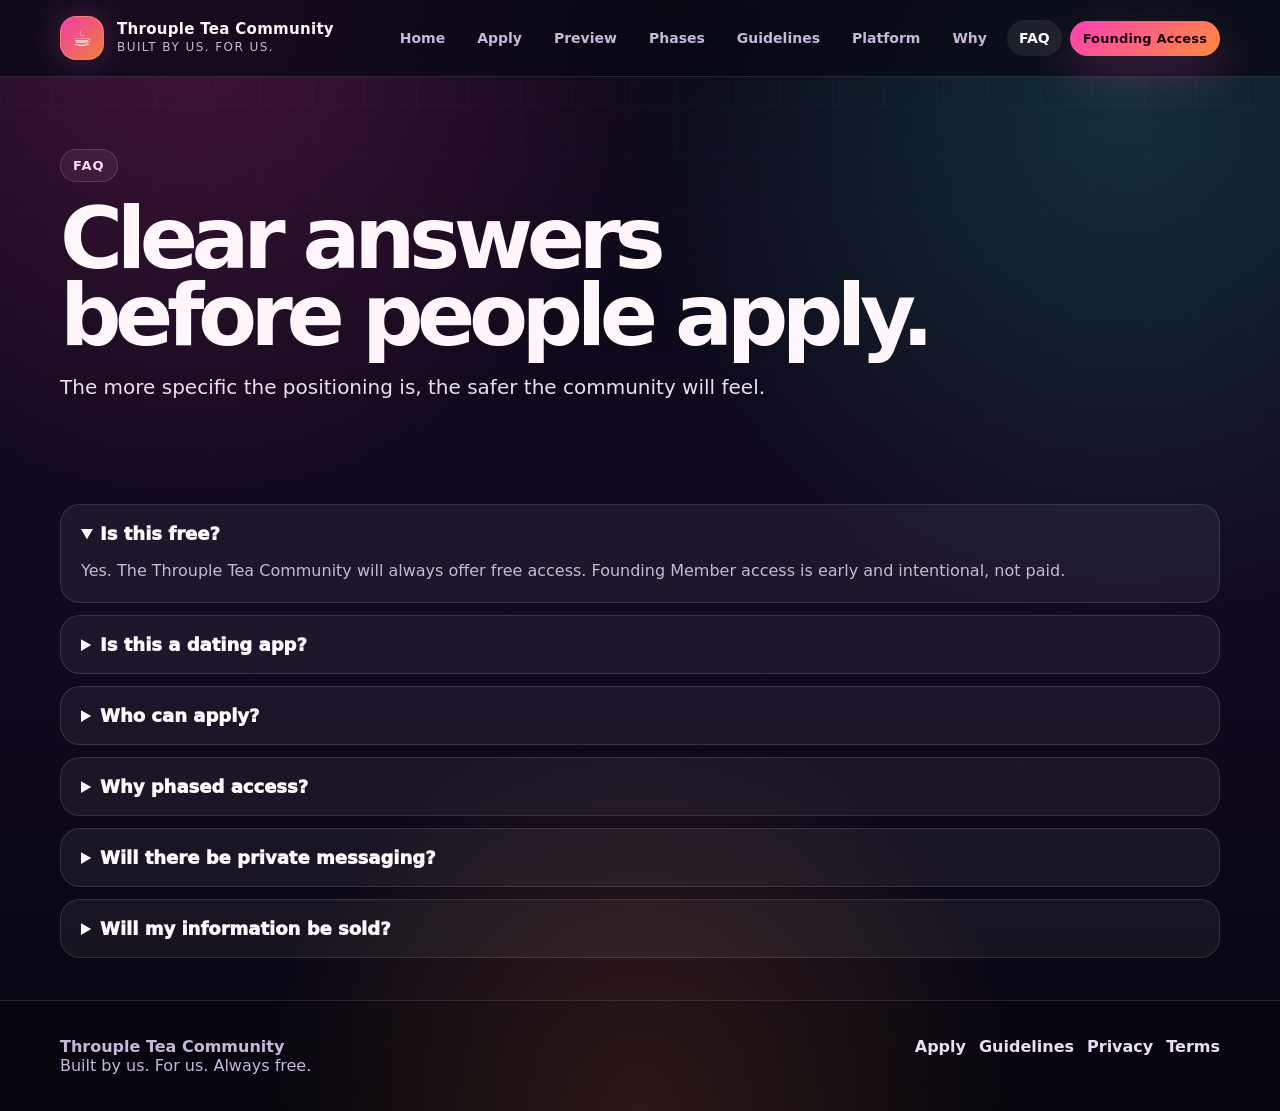
==== faq.html @ bf50205e "Add files via upload" ====
<!DOCTYPE html>
<html lang="en">
<head>
  <meta charset="UTF-8" />
  <meta name="viewport" content="width=device-width, initial-scale=1.0" />
  <title>FAQ | Throuple Tea Community</title>
  <meta name="description" content="A safe, friendship-first community for throuples and triads." />
  <link rel="icon" href="assets/logo.svg" type="image/svg+xml" />
  <link rel="stylesheet" href="assets/style.css" />
</head>
<body>

<a class="skip-link" href="#main">Skip to content</a>
<header class="site-header">
  <div class="container nav">
    <a class="brand" href="index.html" aria-label="Throuple Tea Community home">
      <span class="brand-mark">☕</span>
      <span class="brand-text"><strong>Throuple Tea Community</strong><span>Built by us. For us.</span></span>
    </a>
    <nav class="nav-links" aria-label="Main navigation">
      <a class="" href="index.html">Home</a>
<a class="" href="join.html">Apply</a>
<a class="" href="locked.html">Preview</a>
<a class="" href="phases.html">Phases</a>
<a class="" href="guidelines.html">Guidelines</a>
<a class="" href="platform.html">Platform</a>
<a class="" href="founder-story.html">Why</a>
<a class="active" href="faq.html">FAQ</a>
      <a class="btn small primary" href="join.html">Founding Access</a>
    </nav>
  </div>
</header>

<main id="main">

<section class="page-hero">
  <div class="container">
    <span class="eyebrow">FAQ</span>
    <h1>Clear answers before people apply.</h1>
    <p>The more specific the positioning is, the safer the community will feel.</p>
  </div>
</section>
<section class="section tight">
  <div class="container faq">
    <details open><summary>Is this free?</summary><p>Yes. The Throuple Tea Community will always offer free access. Founding Member access is early and intentional, not paid.</p></details>
    <details><summary>Is this a dating app?</summary><p>No. This is not a dating app, hookup space, or unicorn-hunting marketplace. It is focused on friendship, support, learning, and real conversations.</p></details>
    <details><summary>Who can apply?</summary><p>Long-term throuples, new throuples, triads, people exploring the possibility, allies, supporters, and thoughtful professionals may apply.</p></details>
    <details><summary>Why phased access?</summary><p>Because the first members set the culture. We would rather grow carefully than open the doors and lose the safety that makes the space valuable.</p></details>
    <details><summary>Will there be private messaging?</summary><p>The future platform may include direct messages, but moderation and safety will guide how features roll out.</p></details>
    <details><summary>Will my information be sold?</summary><p>No. This exists because people need a safer place outside large platforms, not because we want to sell member data.</p></details>
  </div>
</section>

</main>

<footer class="site-footer">
  <div class="container footer-grid">
    <div>
      <strong>Throuple Tea Community</strong><br>
      Built by us. For us. Always free.
    </div>
    <div class="footer-links">
      <a href="join.html">Apply</a>
      <a href="guidelines.html">Guidelines</a>
      <a href="privacy.html">Privacy</a>
      <a href="terms.html">Terms</a>
    </div>
  </div>
</footer>
<script src="assets/app.js"></script>

</body>
</html>
---- assets/style.css ----
:root{
  --bg:#080713;
  --bg2:#12091f;
  --card:#151126;
  --card2:#1c1431;
  --ink:#fff7fb;
  --muted:#c7b8d9;
  --soft:#8f7ca8;
  --pink:#ff3fb4;
  --orange:#ff8a3d;
  --teal:#38e6d8;
  --purple:#8a5cff;
  --line:rgba(255,255,255,.12);
  --glow:0 0 32px rgba(255,63,180,.25), 0 0 64px rgba(56,230,216,.12);
  --shadow:0 28px 80px rgba(0,0,0,.45);
  --max:1160px;
  --radius:28px;
}

*{box-sizing:border-box}
html{scroll-behavior:smooth}
body{
  margin:0;
  color:var(--ink);
  font-family:Inter, ui-sans-serif, system-ui, -apple-system, BlinkMacSystemFont, "Segoe UI", sans-serif;
  background:
    radial-gradient(circle at 15% 0%, rgba(255,63,180,.24), transparent 33%),
    radial-gradient(circle at 88% 10%, rgba(56,230,216,.18), transparent 34%),
    radial-gradient(circle at 50% 100%, rgba(255,138,61,.18), transparent 30%),
    linear-gradient(180deg, var(--bg), var(--bg2) 52%, #070610);
  min-height:100vh;
  overflow-x:hidden;
}

body:before{
  content:"";
  position:fixed;
  inset:0;
  pointer-events:none;
  background-image:
    linear-gradient(rgba(255,255,255,.035) 1px, transparent 1px),
    linear-gradient(90deg, rgba(255,255,255,.035) 1px, transparent 1px);
  background-size:52px 52px;
  mask-image:linear-gradient(to bottom, rgba(0,0,0,.6), transparent 70%);
}

a{color:inherit;text-decoration:none}
img{max-width:100%;display:block}

.container{
  width:min(var(--max), calc(100% - 40px));
  margin:0 auto;
}

.skip-link{
  position:absolute;
  left:-999px;
  top:12px;
  background:#fff;
  color:#111;
  padding:10px 14px;
  border-radius:12px;
  z-index:99;
}
.skip-link:focus{left:12px}

.site-header{
  position:sticky;
  top:0;
  z-index:50;
  backdrop-filter:blur(18px);
  background:rgba(8,7,19,.72);
  border-bottom:1px solid var(--line);
}

.nav{
  height:76px;
  display:flex;
  align-items:center;
  justify-content:space-between;
  gap:22px;
}

.brand{
  display:flex;
  align-items:center;
  gap:13px;
  min-width:max-content;
}

.brand-mark{
  width:44px;
  height:44px;
  border-radius:16px;
  display:grid;
  place-items:center;
  font-size:22px;
  font-weight:900;
  background:
    linear-gradient(135deg, rgba(255,63,180,.95), rgba(255,138,61,.92));
  box-shadow:var(--glow);
  border:1px solid rgba(255,255,255,.18);
}

.brand-text strong{
  display:block;
  font-size:15px;
  line-height:1.05;
  letter-spacing:.02em;
}
.brand-text span{
  display:block;
  margin-top:3px;
  color:var(--muted);
  font-size:12px;
  letter-spacing:.12em;
  text-transform:uppercase;
}

.nav-links{
  display:flex;
  align-items:center;
  gap:8px;
  flex-wrap:wrap;
  justify-content:flex-end;
}
.nav-links a{
  color:var(--muted);
  font-weight:750;
  font-size:14px;
  padding:10px 12px;
  border-radius:999px;
}
.nav-links a:hover,
.nav-links a.active{
  color:#fff;
  background:rgba(255,255,255,.08);
}
.btn{
  display:inline-flex;
  align-items:center;
  justify-content:center;
  gap:9px;
  border:1px solid rgba(255,255,255,.16);
  border-radius:999px;
  padding:13px 18px;
  font-weight:900;
  letter-spacing:.01em;
  color:#fff;
  background:rgba(255,255,255,.07);
  box-shadow:0 14px 40px rgba(0,0,0,.18);
  transition:.18s transform ease, .18s background ease, .18s border-color ease;
  cursor:pointer;
}
.btn:hover{transform:translateY(-2px);background:rgba(255,255,255,.11);border-color:rgba(255,255,255,.28)}
.btn.primary{
  border:0;
  color:#160513;
  background:linear-gradient(135deg, var(--pink), var(--orange));
  box-shadow:0 18px 45px rgba(255,63,180,.25);
}
.btn.teal{
  border:0;
  color:#041414;
  background:linear-gradient(135deg, var(--teal), #98fff6);
}
.btn.small{padding:10px 13px;font-size:13px}

.hero{
  position:relative;
  padding:84px 0 58px;
}
.hero-grid{
  display:grid;
  grid-template-columns:minmax(0,1.04fr) minmax(340px,.76fr);
  gap:34px;
  align-items:center;
}
.eyebrow{
  display:inline-flex;
  align-items:center;
  gap:8px;
  padding:8px 12px;
  border:1px solid rgba(255,255,255,.14);
  background:rgba(255,255,255,.06);
  border-radius:999px;
  color:#ffd7f0;
  font-weight:900;
  font-size:13px;
  letter-spacing:.08em;
  text-transform:uppercase;
}
h1,h2,h3,p{margin-top:0}
h1{
  margin:18px 0 20px;
  font-size:clamp(46px, 7vw, 86px);
  line-height:.9;
  letter-spacing:-.075em;
}
.gradient-text{
  background:linear-gradient(135deg, #fff, #ffb5e0 35%, #ff8a3d 65%, #38e6d8);
  -webkit-background-clip:text;
  background-clip:text;
  color:transparent;
}
.hero-lede{
  font-size:clamp(18px, 2vw, 23px);
  line-height:1.55;
  color:#eadff2;
  max-width:720px;
}
.hero-actions{display:flex;gap:12px;flex-wrap:wrap;margin:28px 0 0}
.micro-row{
  display:flex;
  gap:12px;
  flex-wrap:wrap;
  margin-top:22px;
  color:var(--muted);
  font-weight:750;
  font-size:14px;
}
.micro-row span{
  display:inline-flex;
  align-items:center;
  gap:7px;
}

.launch-card{
  position:relative;
  border:1px solid rgba(255,255,255,.14);
  background:
    linear-gradient(180deg, rgba(255,255,255,.09), rgba(255,255,255,.04)),
    radial-gradient(circle at 20% 10%, rgba(255,63,180,.18), transparent 44%),
    var(--card);
  border-radius:var(--radius);
  padding:26px;
  box-shadow:var(--shadow);
  overflow:hidden;
}
.launch-card:after{
  content:"";
  position:absolute;
  inset:-1px;
  pointer-events:none;
  border-radius:inherit;
  background:linear-gradient(135deg, rgba(255,63,180,.42), transparent 38%, rgba(56,230,216,.35));
  mask:linear-gradient(#000 0 0) content-box, linear-gradient(#000 0 0);
  mask-composite:exclude;
  padding:1px;
}
.launch-top{
  display:flex;
  justify-content:space-between;
  align-items:center;
  gap:12px;
  margin-bottom:20px;
}
.badge{
  display:inline-flex;
  align-items:center;
  border:1px solid rgba(255,255,255,.14);
  border-radius:999px;
  padding:7px 10px;
  color:#fff;
  background:rgba(0,0,0,.18);
  font-size:12px;
  font-weight:900;
  letter-spacing:.08em;
  text-transform:uppercase;
}
.counter{
  display:grid;
  gap:8px;
  margin:10px 0 20px;
}
.counter strong{
  font-size:46px;
  line-height:1;
  letter-spacing:-.055em;
}
.counter span{color:var(--muted);font-weight:750}
.progress{
  height:14px;
  border-radius:999px;
  background:rgba(255,255,255,.11);
  border:1px solid rgba(255,255,255,.1);
  overflow:hidden;
}
.progress i{
  display:block;
  height:100%;
  width:24%;
  background:linear-gradient(90deg, var(--pink), var(--orange), var(--teal));
  border-radius:999px;
  box-shadow:0 0 25px rgba(255,63,180,.45);
}
.countdown{
  display:grid;
  grid-template-columns:repeat(4,1fr);
  gap:10px;
  margin:22px 0;
}
.timebox{
  border:1px solid rgba(255,255,255,.12);
  border-radius:18px;
  padding:14px 10px;
  text-align:center;
  background:rgba(0,0,0,.18);
}
.timebox b{
  display:block;
  font-size:28px;
  letter-spacing:-.05em;
}
.timebox small{
  color:var(--soft);
  font-weight:850;
  text-transform:uppercase;
  letter-spacing:.1em;
  font-size:10px;
}
.note{
  color:var(--muted);
  line-height:1.55;
  font-size:14px;
}
.section{
  padding:64px 0;
}
.section.tight{padding:42px 0}
.section-head{
  display:flex;
  justify-content:space-between;
  align-items:end;
  gap:24px;
  margin-bottom:24px;
}
.section-head h2{
  font-size:clamp(31px, 4vw, 54px);
  line-height:.98;
  letter-spacing:-.055em;
  margin:0;
}
.section-head p{
  color:var(--muted);
  line-height:1.55;
  max-width:570px;
  margin:0;
}
.grid-3{
  display:grid;
  grid-template-columns:repeat(3,1fr);
  gap:18px;
}
.grid-2{
  display:grid;
  grid-template-columns:repeat(2,1fr);
  gap:18px;
}
.card{
  border:1px solid rgba(255,255,255,.12);
  border-radius:24px;
  padding:24px;
  background:
    linear-gradient(180deg, rgba(255,255,255,.075), rgba(255,255,255,.035)),
    rgba(21,17,38,.78);
  box-shadow:0 18px 50px rgba(0,0,0,.18);
}
.card h3{
  font-size:21px;
  letter-spacing:-.025em;
  margin-bottom:9px;
}
.card p,
.card li{
  color:var(--muted);
  line-height:1.6;
}
.icon{
  width:44px;height:44px;
  display:grid;place-items:center;
  border-radius:16px;
  margin-bottom:16px;
  background:linear-gradient(135deg, rgba(255,63,180,.22), rgba(56,230,216,.16));
  border:1px solid rgba(255,255,255,.12);
}
.statement{
  border:1px solid rgba(255,255,255,.14);
  border-radius:32px;
  padding:38px;
  background:
    radial-gradient(circle at 18% 0%, rgba(255,63,180,.20), transparent 42%),
    radial-gradient(circle at 100% 80%, rgba(56,230,216,.18), transparent 38%),
    rgba(255,255,255,.055);
  box-shadow:var(--shadow);
}
.statement h2{
  font-size:clamp(34px,5vw,62px);
  line-height:.96;
  letter-spacing:-.06em;
  margin-bottom:16px;
}
.statement p{
  color:#eadff2;
  line-height:1.65;
  font-size:18px;
  max-width:880px;
}
.pill-list{
  display:flex;
  gap:10px;
  flex-wrap:wrap;
  margin-top:22px;
}
.pill{
  padding:10px 13px;
  border-radius:999px;
  background:rgba(255,255,255,.07);
  border:1px solid rgba(255,255,255,.13);
  color:#eadff2;
  font-weight:800;
  font-size:14px;
}
.phase-list{
  display:grid;
  gap:14px;
}
.phase{
  display:grid;
  grid-template-columns:92px 1fr auto;
  gap:18px;
  align-items:center;
  padding:18px;
  border:1px solid rgba(255,255,255,.12);
  border-radius:22px;
  background:rgba(255,255,255,.05);
}
.phase-num{
  font-weight:1000;
  letter-spacing:.1em;
  color:#ffd4ee;
}
.phase h3{margin:0 0 4px;font-size:19px}
.phase p{margin:0;color:var(--muted);line-height:1.5}
.status{
  padding:8px 10px;
  border-radius:999px;
  font-size:12px;
  font-weight:1000;
  color:#120514;
  background:linear-gradient(135deg, var(--pink), var(--orange));
}
.locked-grid{
  display:grid;
  grid-template-columns:repeat(4,1fr);
  gap:14px;
}
.locked-room{
  min-height:154px;
  border:1px solid rgba(255,255,255,.12);
  border-radius:22px;
  padding:18px;
  background:
    linear-gradient(180deg, rgba(255,255,255,.07), rgba(255,255,255,.035)),
    rgba(0,0,0,.16);
}
.locked-room b{display:block;font-size:30px;margin-bottom:20px}
.locked-room h3{font-size:17px;margin-bottom:7px}
.locked-room p{font-size:13px;color:var(--muted);line-height:1.45;margin:0}

.page-hero{
  padding:72px 0 38px;
}
.page-hero h1{
  max-width:900px;
  margin-bottom:16px;
}
.page-hero p{
  max-width:760px;
  color:#eadff2;
  line-height:1.65;
  font-size:20px;
}

.form-card{
  border:1px solid rgba(255,255,255,.14);
  border-radius:30px;
  padding:30px;
  background:rgba(255,255,255,.065);
  box-shadow:var(--shadow);
}
.form-grid{
  display:grid;
  grid-template-columns:1fr 1fr;
  gap:16px;
}
label{
  display:grid;
  gap:8px;
  color:#f4e8f7;
  font-weight:850;
}
input,select,textarea{
  width:100%;
  border:1px solid rgba(255,255,255,.16);
  border-radius:16px;
  padding:14px 15px;
  background:rgba(0,0,0,.24);
  color:#fff;
  font:inherit;
  outline:none;
}
textarea{min-height:138px;resize:vertical}
.full{grid-column:1/-1}
.helper{color:var(--muted);font-size:13px;line-height:1.45}

.faq{
  display:grid;
  gap:12px;
}
details{
  border:1px solid rgba(255,255,255,.12);
  border-radius:20px;
  background:rgba(255,255,255,.055);
  padding:18px 20px;
}
summary{
  cursor:pointer;
  font-weight:950;
  font-size:18px;
}
details p{
  color:var(--muted);
  line-height:1.65;
  margin:14px 0 0;
}

.site-footer{
  border-top:1px solid var(--line);
  padding:36px 0;
  color:var(--muted);
  background:rgba(0,0,0,.18);
}
.footer-grid{
  display:flex;
  justify-content:space-between;
  gap:24px;
  flex-wrap:wrap;
}
.footer-links{
  display:flex;
  gap:13px;
  flex-wrap:wrap;
}
.footer-links a{font-weight:850;color:#eadff2}

@media (max-width:900px){
  .nav{height:auto;padding:14px 0;align-items:flex-start}
  .nav-links{gap:4px}
  .hero-grid,.grid-3,.grid-2{grid-template-columns:1fr}
  .hero{padding-top:48px}
  .section-head{display:block}
  .section-head p{margin-top:12px}
  .locked-grid{grid-template-columns:repeat(2,1fr)}
  .phase{grid-template-columns:1fr}
  .status{width:max-content}
}
@media (max-width:640px){
  .container{width:min(100% - 28px, var(--max))}
  .brand-text span{display:none}
  .nav{gap:12px}
  .nav-links{width:100%;justify-content:flex-start}
  .nav-links a{font-size:13px;padding:8px 9px}
  .countdown{grid-template-columns:repeat(2,1fr)}
  .locked-grid{grid-template-columns:1fr}
  .form-grid{grid-template-columns:1fr}
  .statement{padding:26px}
  h1{font-size:46px}
}
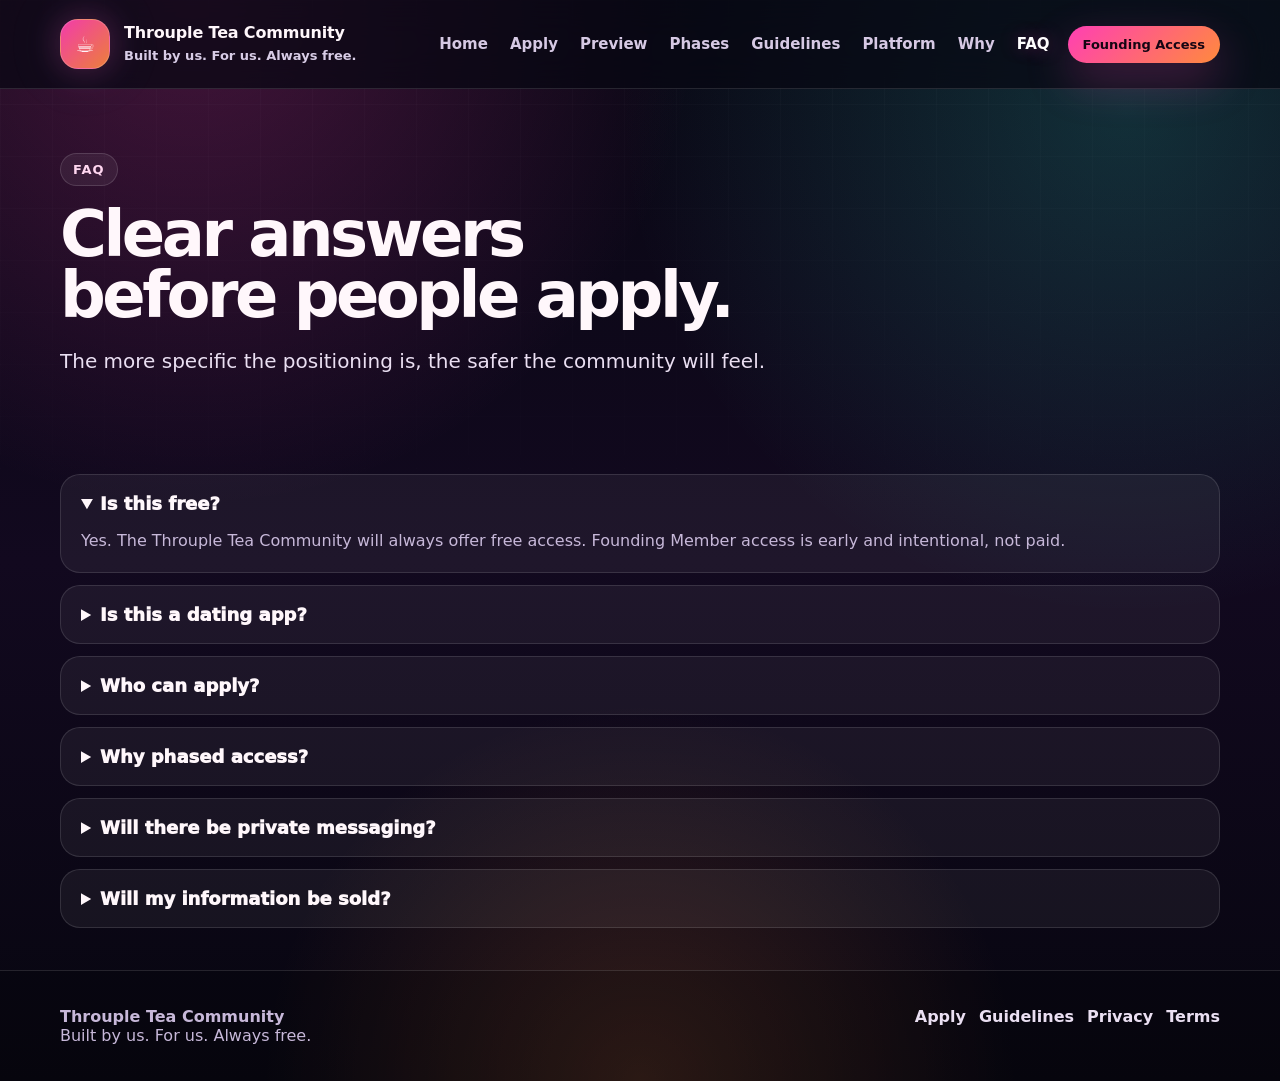
==== commit 7c37a92c: "Add files via upload" ====
--- a/faq.html
+++ b/faq.html
@@ -15,7 +15,7 @@
   <div class="container nav">
     <a class="brand" href="index.html" aria-label="Throuple Tea Community home">
       <span class="brand-mark">☕</span>
-      <span class="brand-text"><strong>Throuple Tea Community</strong><span>Built by us. For us.</span></span>
+      <span class="brand-text"><strong>Throuple Tea Community</strong><span>Built by us. For us. Always free.</span></span>
     </a>
     <nav class="nav-links" aria-label="Main navigation">
       <a class="" href="index.html">Home</a>
--- a/assets/style.css
+++ b/assets/style.css
@@ -74,7 +74,7 @@
 }
 
 .nav{
-  height:76px;
+  min-height:88px;
   display:flex;
   align-items:center;
   justify-content:space-between;
@@ -84,14 +84,14 @@
 .brand{
   display:flex;
   align-items:center;
-  gap:13px;
+  gap:14px;
   min-width:max-content;
 }
 
 .brand-mark{
-  width:44px;
-  height:44px;
-  border-radius:16px;
+  width:50px;
+  height:50px;
+  border-radius:18px;
   display:grid;
   place-items:center;
   font-size:22px;
@@ -104,37 +104,42 @@
 
 .brand-text strong{
   display:block;
-  font-size:15px;
-  line-height:1.05;
-  letter-spacing:.02em;
+  font-size:16px;
+  line-height:1.08;
+  letter-spacing:-.01em;
+  font-weight:900;
 }
 .brand-text span{
   display:block;
-  margin-top:3px;
-  color:var(--muted);
-  font-size:12px;
-  letter-spacing:.12em;
-  text-transform:uppercase;
+  margin-top:6px;
+  color:#d8cce6;
+  font-size:13px;
+  line-height:1.25;
+  letter-spacing:0;
+  text-transform:none;
+  font-weight:650;
 }
 
 .nav-links{
   display:flex;
   align-items:center;
-  gap:8px;
+  gap:14px;
   flex-wrap:wrap;
   justify-content:flex-end;
 }
 .nav-links a{
-  color:var(--muted);
-  font-weight:750;
-  font-size:14px;
-  padding:10px 12px;
+  color:#d6c9e4;
+  font-weight:650;
+  font-size:15px;
+  letter-spacing:0;
+  padding:10px 4px;
   border-radius:999px;
 }
 .nav-links a:hover,
 .nav-links a.active{
   color:#fff;
-  background:rgba(255,255,255,.08);
+  background:transparent;
+  text-shadow:0 0 18px rgba(255,63,180,.35);
 }
 .btn{
   display:inline-flex;
@@ -164,7 +169,7 @@
   color:#041414;
   background:linear-gradient(135deg, var(--teal), #98fff6);
 }
-.btn.small{padding:10px 13px;font-size:13px}
+.btn.small{padding:11px 15px;font-size:13px;font-weight:800}
 
 .hero{
   position:relative;
@@ -193,9 +198,9 @@
 h1,h2,h3,p{margin-top:0}
 h1{
   margin:18px 0 20px;
-  font-size:clamp(46px, 7vw, 86px);
-  line-height:.9;
-  letter-spacing:-.075em;
+  font-size:clamp(40px, 5.8vw, 74px);
+  line-height:.96;
+  letter-spacing:-.055em;
 }
 .gradient-text{
   background:linear-gradient(135deg, #fff, #ffb5e0 35%, #ff8a3d 65%, #38e6d8);
@@ -205,7 +210,7 @@
 }
 .hero-lede{
   font-size:clamp(18px, 2vw, 23px);
-  line-height:1.55;
+  line-height:1.62;
   color:#eadff2;
   max-width:720px;
 }
@@ -336,9 +341,9 @@
   margin-bottom:24px;
 }
 .section-head h2{
-  font-size:clamp(31px, 4vw, 54px);
-  line-height:.98;
-  letter-spacing:-.055em;
+  font-size:clamp(30px, 3.4vw, 46px);
+  line-height:1.03;
+  letter-spacing:-.04em;
   margin:0;
 }
 .section-head p{
@@ -395,9 +400,9 @@
   box-shadow:var(--shadow);
 }
 .statement h2{
-  font-size:clamp(34px,5vw,62px);
-  line-height:.96;
-  letter-spacing:-.06em;
+  font-size:clamp(32px,4.2vw,52px);
+  line-height:1.02;
+  letter-spacing:-.045em;
   margin-bottom:16px;
 }
 .statement p{
@@ -469,11 +474,11 @@
 .locked-room p{font-size:13px;color:var(--muted);line-height:1.45;margin:0}
 
 .page-hero{
-  padding:72px 0 38px;
+  padding:64px 0 34px;
 }
 .page-hero h1{
-  max-width:900px;
-  margin-bottom:16px;
+  max-width:880px;
+  margin-bottom:18px;
 }
 .page-hero p{
   max-width:760px;
@@ -577,3 +582,78 @@
   .statement{padding:26px}
   h1{font-size:46px}
 }
+
+
+/* v2 readability polish */
+.brand{
+  flex:0 0 auto;
+}
+.nav-links{
+  flex:1 1 auto;
+}
+.page-hero h1,
+.hero h1{
+  text-wrap:balance;
+}
+.page-hero p,
+.hero-lede{
+  text-wrap:pretty;
+}
+.hero .container,
+.page-hero .container{
+  overflow:hidden;
+}
+.site-header .btn.primary{
+  white-space:nowrap;
+}
+@media (min-width:1100px){
+  .page-hero h1{
+    font-size:64px;
+  }
+  .hero h1{
+    font-size:72px;
+  }
+}
+@media (max-width:1040px){
+  .nav{
+    align-items:flex-start;
+    padding:16px 0;
+  }
+  .nav-links{
+    gap:10px;
+    justify-content:flex-start;
+  }
+  .nav-links a{
+    font-size:14px;
+  }
+}
+@media (max-width:760px){
+  .brand-mark{
+    width:44px;
+    height:44px;
+    border-radius:16px;
+  }
+  .brand-text strong{
+    font-size:15px;
+  }
+  .brand-text span{
+    display:block;
+    font-size:12px;
+  }
+  .nav-links{
+    width:100%;
+    overflow-x:auto;
+    flex-wrap:nowrap;
+    padding-bottom:4px;
+    scrollbar-width:none;
+  }
+  .nav-links::-webkit-scrollbar{
+    display:none;
+  }
+  .nav-links a{
+    flex:0 0 auto;
+  }
+  .nav-links .btn{
+    flex:0 0 auto;
+  }
+}
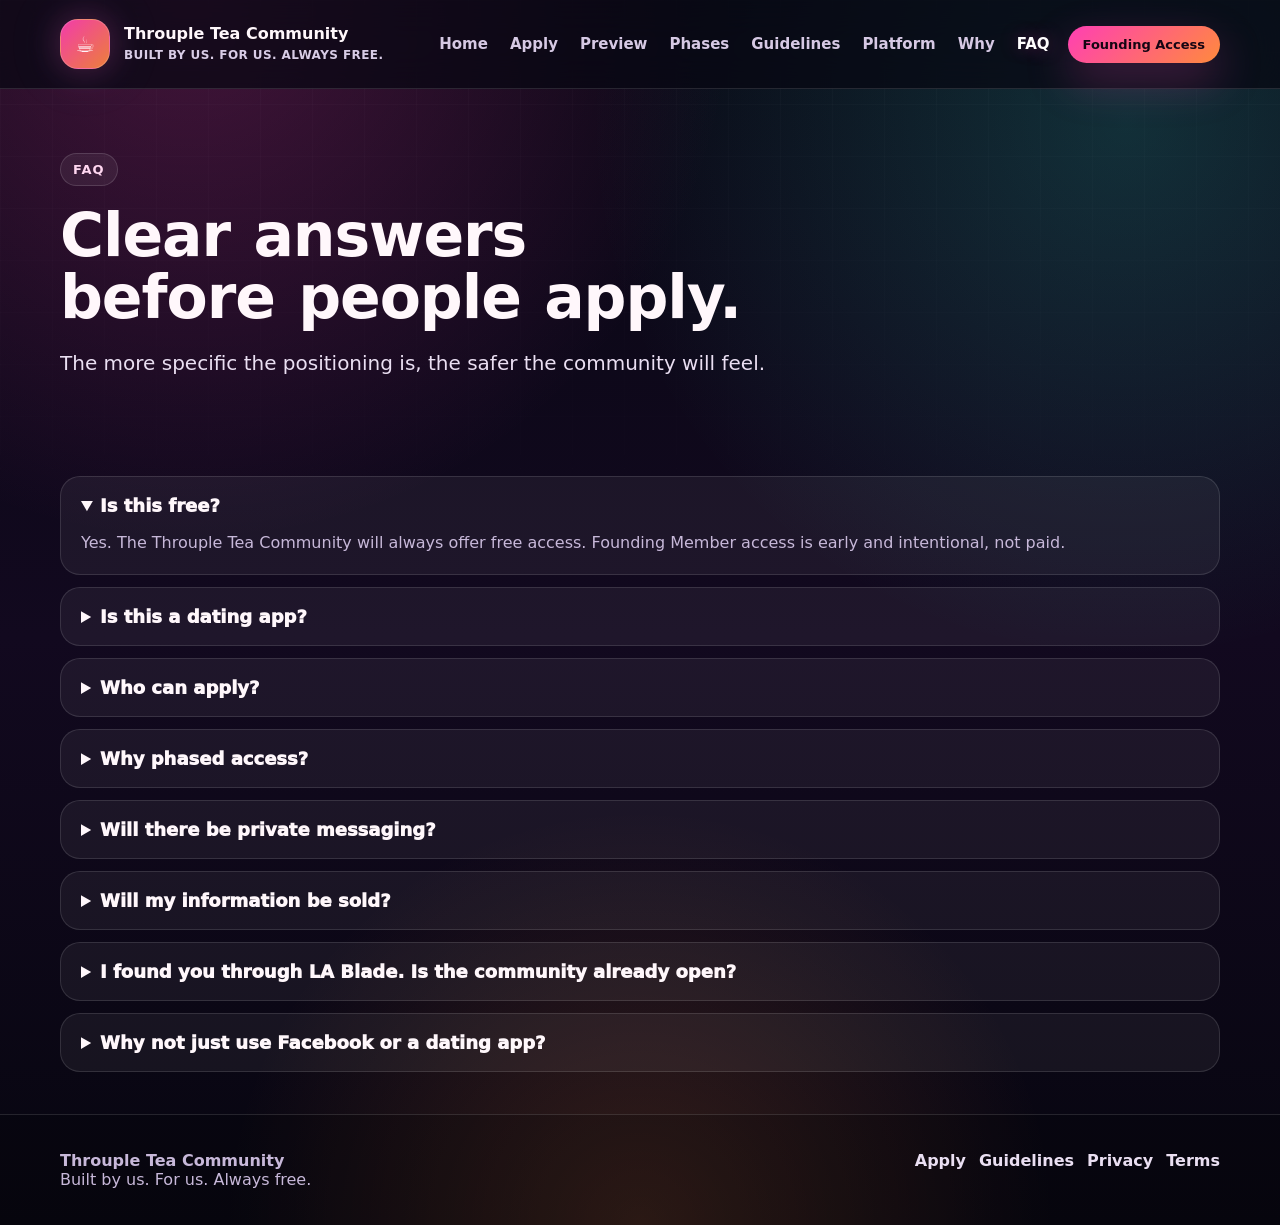
==== commit b97cb1cb: "Add files via upload" ====
--- a/faq.html
+++ b/faq.html
@@ -48,6 +48,8 @@
     <details><summary>Why phased access?</summary><p>Because the first members set the culture. We would rather grow carefully than open the doors and lose the safety that makes the space valuable.</p></details>
     <details><summary>Will there be private messaging?</summary><p>The future platform may include direct messages, but moderation and safety will guide how features roll out.</p></details>
     <details><summary>Will my information be sold?</summary><p>No. This exists because people need a safer place outside large platforms, not because we want to sell member data.</p></details>
+    <details><summary>I found you through LA Blade. Is the community already open?</summary><p>The storefront and Founding Member applications are open first. The actual community opens carefully in phases, starting with the first accepted Founding Members.</p></details>
+    <details><summary>Why not just use Facebook or a dating app?</summary><p>Because we want a safer, owned space built specifically for friendship, support, and real throuple life — not algorithms, hookup behavior, or platform rules made by people who do not understand the community.</p></details>
   </div>
 </section>
 
--- a/assets/style.css
+++ b/assets/style.css
@@ -200,7 +200,7 @@
   margin:18px 0 20px;
   font-size:clamp(40px, 5.8vw, 74px);
   line-height:.96;
-  letter-spacing:-.055em;
+  letter-spacing:-.018em;
 }
 .gradient-text{
   background:linear-gradient(135deg, #fff, #ffb5e0 35%, #ff8a3d 65%, #38e6d8);
@@ -281,7 +281,7 @@
 .counter strong{
   font-size:46px;
   line-height:1;
-  letter-spacing:-.055em;
+  letter-spacing:-.018em;
 }
 .counter span{color:var(--muted);font-weight:750}
 .progress{
@@ -343,7 +343,7 @@
 .section-head h2{
   font-size:clamp(30px, 3.4vw, 46px);
   line-height:1.03;
-  letter-spacing:-.04em;
+  letter-spacing:-.015em;
   margin:0;
 }
 .section-head p{
@@ -402,7 +402,7 @@
 .statement h2{
   font-size:clamp(32px,4.2vw,52px);
   line-height:1.02;
-  letter-spacing:-.045em;
+  letter-spacing:-.018em;
   margin-bottom:16px;
 }
 .statement p{
@@ -657,3 +657,142 @@
     flex:0 0 auto;
   }
 }
+
+
+/* v3 title spacing fix across all pages */
+h1,
+.hero h1,
+.page-hero h1{
+  letter-spacing:-0.018em !important;
+  word-spacing:0.06em;
+  line-height:1.04 !important;
+  font-kerning:normal;
+  text-rendering:optimizeLegibility;
+  max-width:980px;
+}
+
+.hero h1{
+  font-size:clamp(38px, 5.35vw, 68px) !important;
+}
+
+.page-hero h1{
+  font-size:clamp(36px, 5vw, 62px) !important;
+}
+
+.section-head h2,
+.statement h2,
+.card h3{
+  letter-spacing:-0.012em !important;
+  word-spacing:0.035em;
+  line-height:1.08;
+}
+
+.gradient-text{
+  letter-spacing:-0.012em;
+  word-spacing:0.055em;
+}
+
+/* Header remains polished but easier to scan */
+.brand-text strong{
+  letter-spacing:0 !important;
+}
+.brand-text span{
+  letter-spacing:.035em;
+  text-transform:uppercase;
+  font-size:12px;
+}
+
+/* Keep very long headlines from visually crashing into the right side */
+.page-hero .container,
+.hero-grid > div{
+  min-width:0;
+}
+
+@media (min-width:1100px){
+  .hero h1{
+    font-size:66px !important;
+  }
+  .page-hero h1{
+    font-size:60px !important;
+  }
+}
+
+@media (max-width:760px){
+  h1,
+  .hero h1,
+  .page-hero h1{
+    letter-spacing:-0.01em !important;
+    word-spacing:0.04em;
+    line-height:1.08 !important;
+  }
+}
+
+
+/* LA Blade ready sync pass */
+.origin-quote{
+  border:1px solid rgba(255,255,255,.14);
+  border-radius:28px;
+  padding:28px;
+  background:
+    radial-gradient(circle at 12% 10%, rgba(255,63,180,.18), transparent 42%),
+    rgba(255,255,255,.055);
+  box-shadow:0 18px 54px rgba(0,0,0,.24);
+}
+.origin-quote blockquote{
+  margin:0;
+  font-size:clamp(24px,3vw,38px);
+  line-height:1.18;
+  letter-spacing:-.015em;
+  font-weight:900;
+  color:#fff7fb;
+}
+.origin-quote p{
+  margin:16px 0 0;
+  color:#d8cce6;
+  line-height:1.6;
+}
+.truth-strip{
+  display:grid;
+  grid-template-columns:repeat(4,1fr);
+  gap:12px;
+  margin-top:22px;
+}
+.truth{
+  border:1px solid rgba(255,255,255,.12);
+  border-radius:18px;
+  padding:16px;
+  background:rgba(0,0,0,.18);
+  color:#eadff2;
+  font-weight:850;
+}
+.truth.no{color:#ffb8dc}
+.truth.yes{color:#b8fff8}
+.story-card{
+  border:1px solid rgba(255,255,255,.12);
+  border-radius:26px;
+  padding:26px;
+  background:linear-gradient(180deg, rgba(255,255,255,.07), rgba(255,255,255,.035));
+}
+.story-card h3{
+  font-size:24px;
+  letter-spacing:-.012em;
+}
+.story-card p{
+  color:#d8cce6;
+  line-height:1.7;
+}
+.sync-note{
+  margin-top:18px;
+  padding:16px 18px;
+  border-left:4px solid var(--pink);
+  border-radius:16px;
+  background:rgba(255,255,255,.06);
+  color:#eadff2;
+  line-height:1.6;
+}
+@media (max-width:900px){
+  .truth-strip{grid-template-columns:repeat(2,1fr)}
+}
+@media (max-width:560px){
+  .truth-strip{grid-template-columns:1fr}
+}
